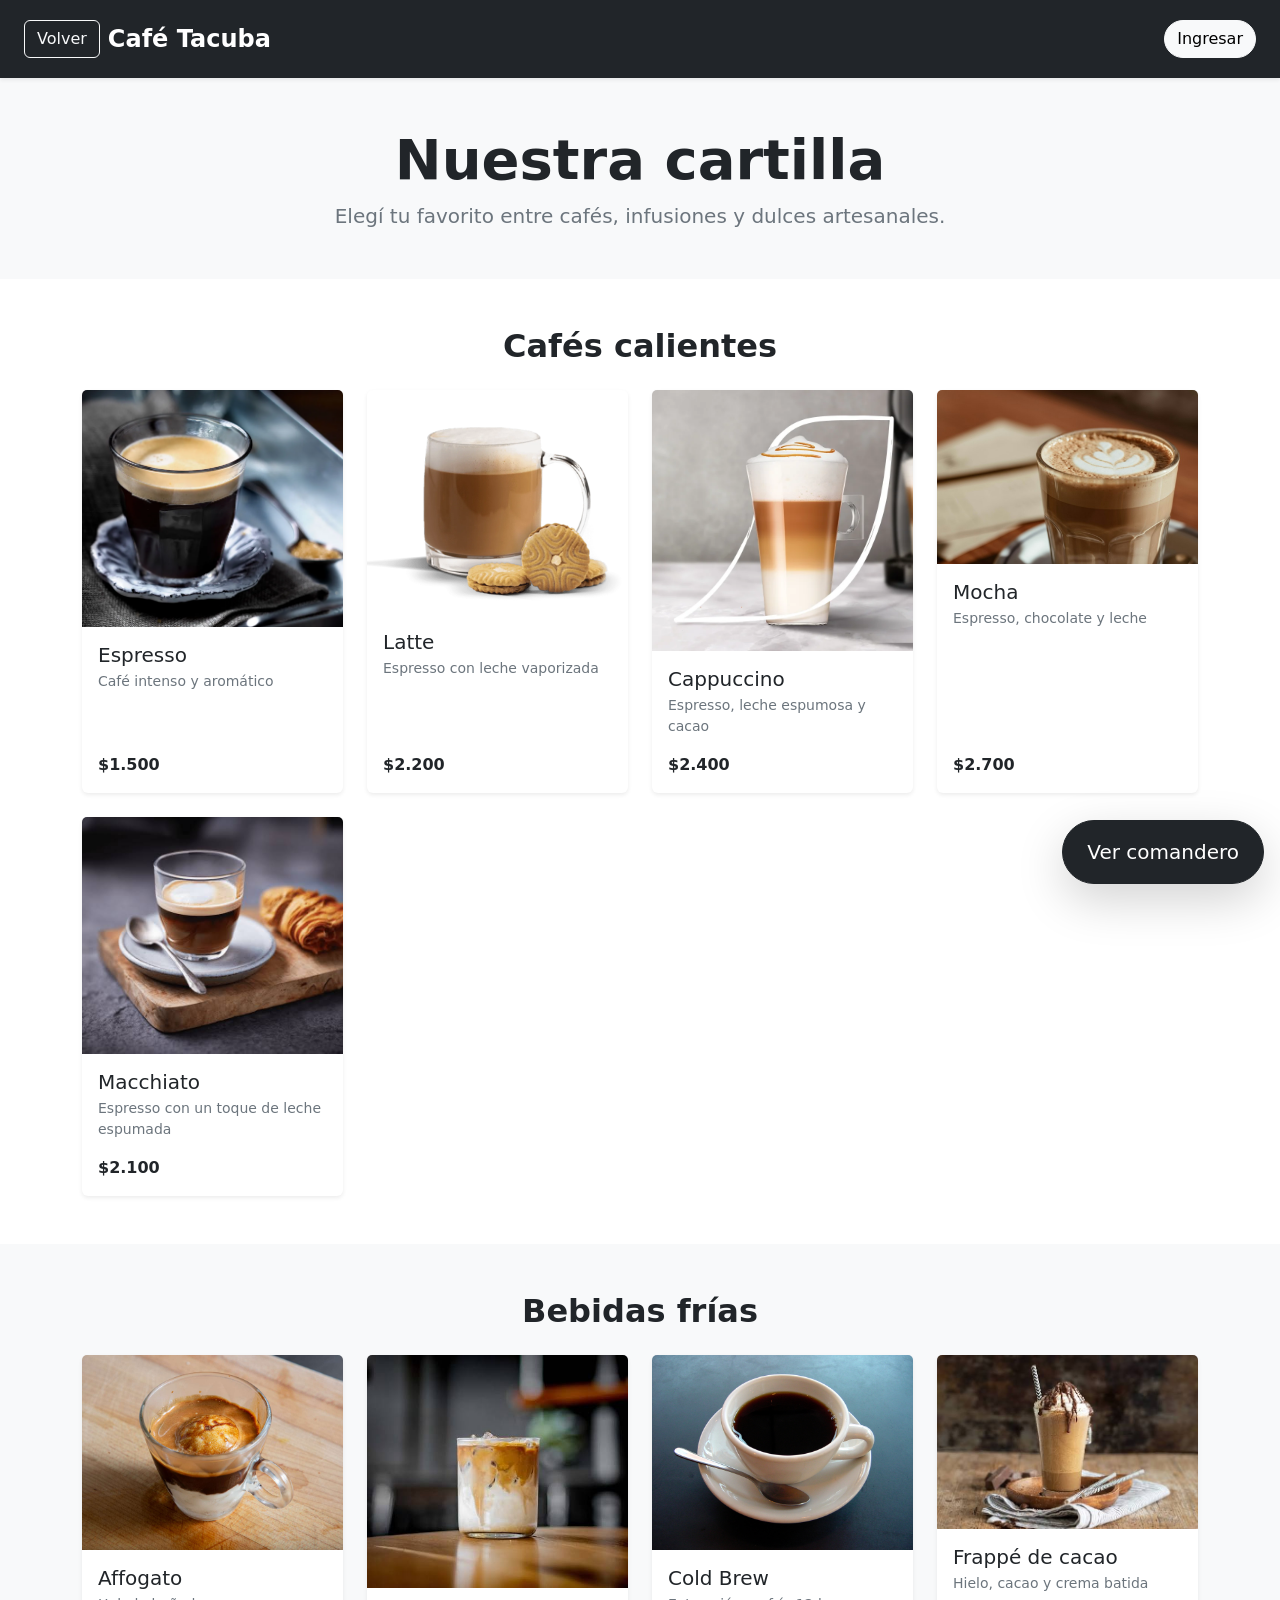
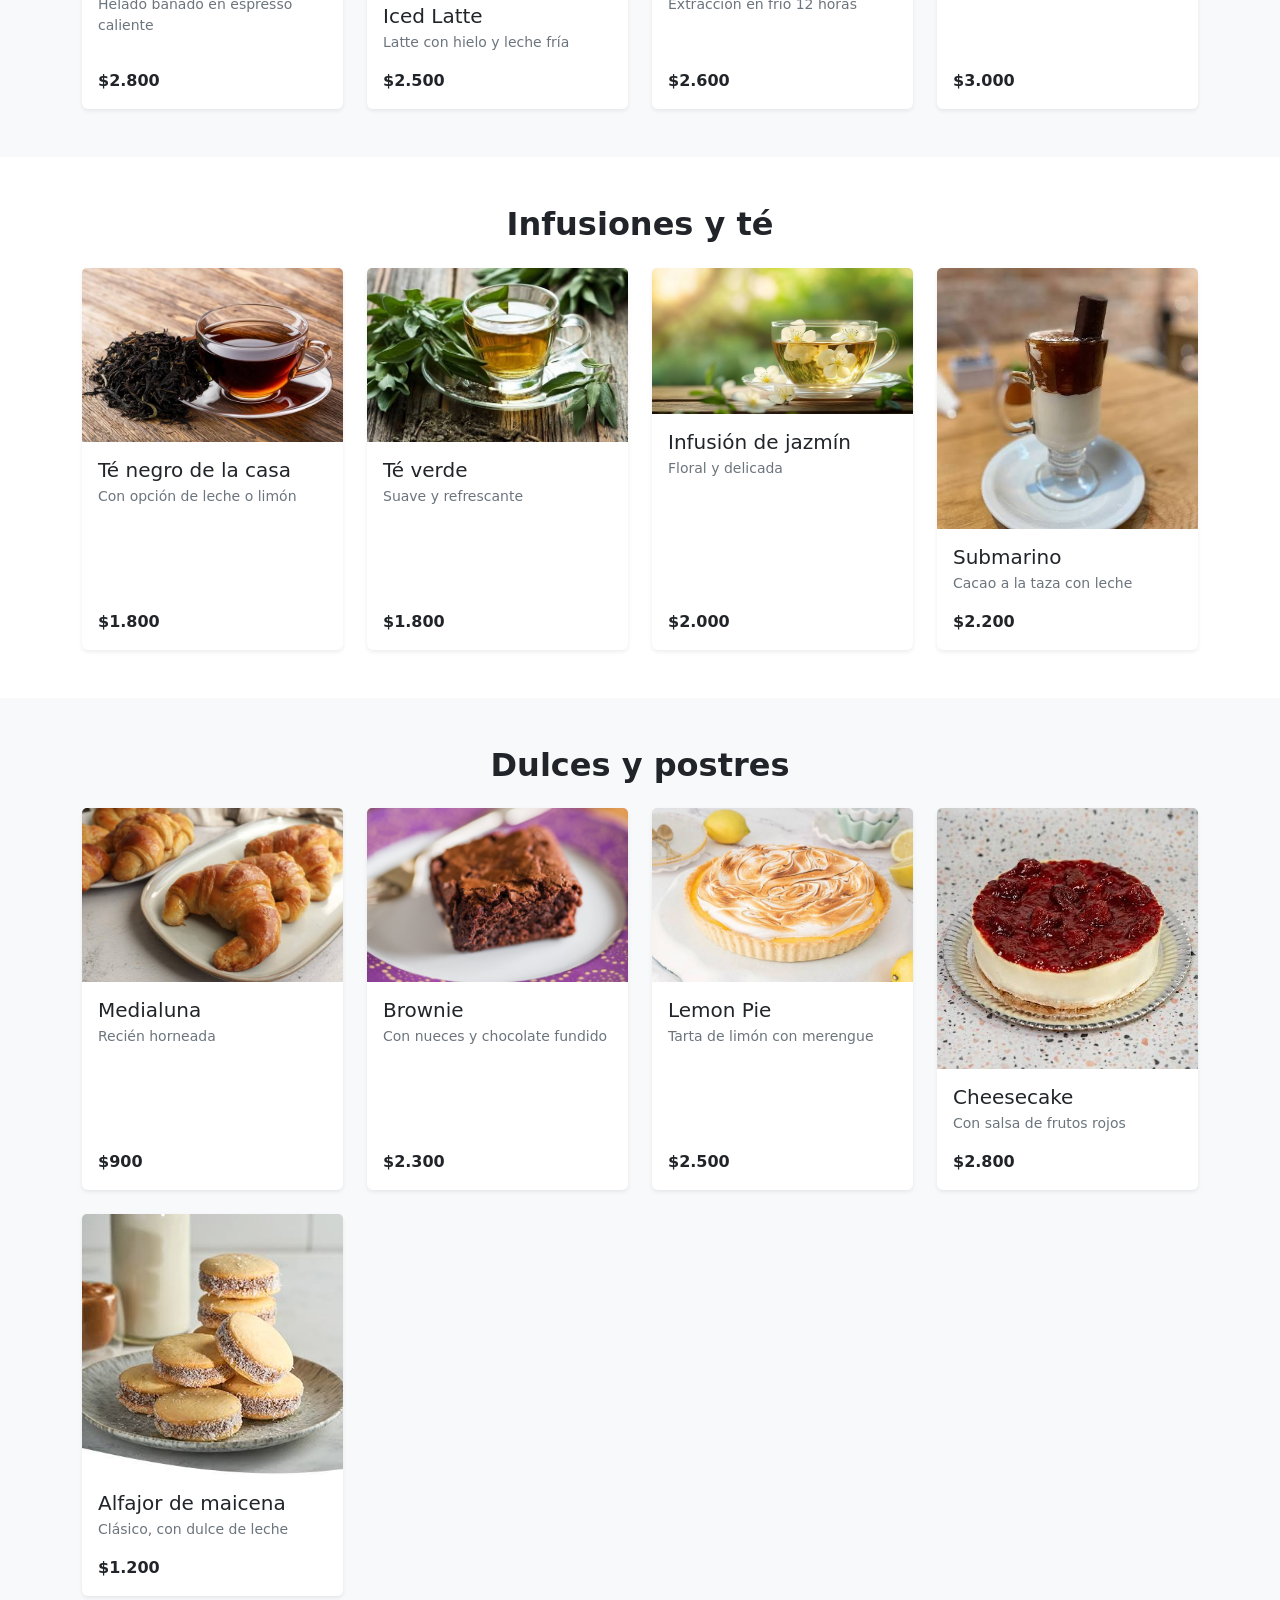
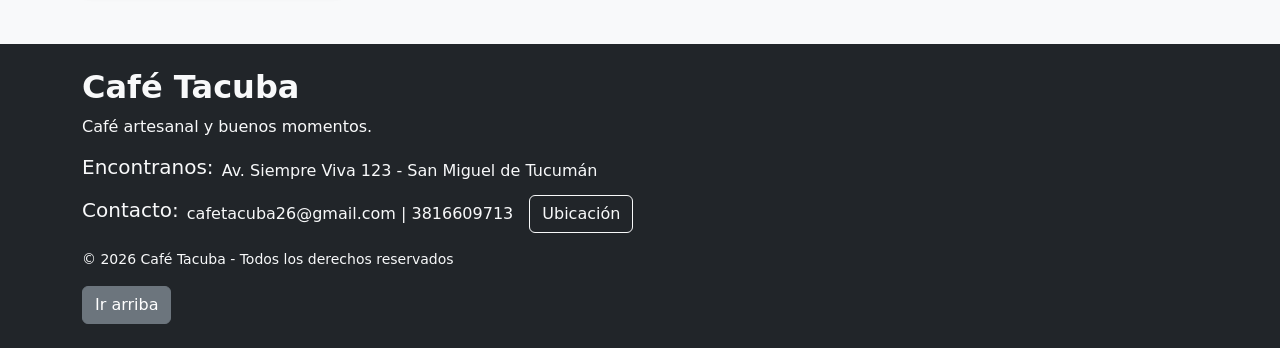
==== cartilla.html @ 48684b3b "Creo cartilla.html y su cartilla.js, agrego el boton ver cartilla en index.html, creo el array de ca" ====
<!doctype html>
<html lang="es">
  <head>
    <meta charset="UTF-8" />
    <meta
      name="description"
      content="Cartilla de Café Tacuba: cafés, infusiones, fríos y dulces artesanales en San Miguel de Tucumán."
    />
    <meta name="viewport" content="width=device-width, initial-scale=1.0" />
    <link
      rel="icon"
      href="data:image/svg+xml,%3Csvg xmlns='http://www.w3.org/2000/svg' viewBox='0 0 100 100'%3E%3Ctext y='.9em' font-size='90'%3E☕%3C/text%3E%3C/svg%3E"
    />
    <link
      href="https://cdn.jsdelivr.net/npm/bootstrap@5.3.2/dist/css/bootstrap.min.css"
      rel="stylesheet"
    />
    <script
      src="https://cdn.jsdelivr.net/npm/bootstrap@5.3.2/dist/js/bootstrap.bundle.min.js"
      defer
    ></script>
    <link rel="stylesheet" href="styles.css" />
    <style>
      @media (max-width: 767.98px) {
        footer {
          padding-bottom: 96px;
        }
      }
    </style>
    <script src="cartilla.js" defer></script>
    <title>Café Tacuba | Cartilla</title>
  </head>
  <body>
    <header>
      <nav class="navbar bg-dark navbar-dark shadow-sm sticky-top px-3 px-md-4">
        <div class="px-0 py-2 d-flex align-items-center">
          <button
            class="btn btn-outline-light me-2"
            onclick="window.location.href = 'index.html'"
          >
            Volver
          </button>
          <a class="navbar-brand fw-bold fs-4 nombre-marca mb-0" href="#inicio">
            Café Tacuba
          </a>
        </div>

        <button
          class="btn btn-light rounded-pill"
          id="loginBtn"
          data-bs-toggle="modal"
          data-bs-target=""
        >
          Ingresar
        </button>
      </nav>
    </header>

    <main>
      <section class="bg-light py-5 text-center">
        <div class="container">
          <h1 class="display-4 fw-bold">Nuestra cartilla</h1>
          <p class="lead text-secondary mb-0">
            Elegí tu favorito entre cafés, infusiones y dulces artesanales.
          </p>
        </div>
      </section>

      <div id="contenedorCartilla"></div>
    </main>

    <footer id="contacto" class="bg-dark text-light py-4">
      <div class="container text-start">
        <h2 class="fw-bold">Café Tacuba</h2>
        <p>Café artesanal y buenos momentos.</p>

        <div class="d-flex align-items-center mb-2">
          <h5 class="me-2">Encontranos:</h5>
          <p class="mb-0">Av. Siempre Viva 123 - San Miguel de Tucumán</p>
        </div>

        <div class="d-flex align-items-center mb-3">
          <h5 class="me-2">Contacto:</h5>
          <p class="mb-0 me-3">cafetacuba26@gmail.com | 3816609713</p>
          <button id="btnUbicacion" class="btn btn-outline-light">
            <i class="bi bi-geo-alt-fill"></i> Ubicación
          </button>
        </div>

        <p class="small">© 2026 Café Tacuba - Todos los derechos reservados</p>
        <button id="btnArriba" class="btn btn-secondary">Ir arriba</button>
      </div>
    </footer>
    <div class="">
      <button
        href="comandero.html"
        class="btn btn-dark rounded-pill shadow-lg position-fixed bottom-0 end-0 m-3 fs-5 px-4 py-3"
        id="comanderoBtn"
      >
        Ver comandero
        <span
          class="badge rounded-pill text-bg-light ms-1"
          id="comanderoContador"
        ></span>
      </button>
    </div>

    <div
      class="modal fade"
      id="modal"
      tabindex="-1"
      aria-labelledby="tituloModal"
      aria-hidden="true"
    >
      <div class="modal-dialog modal-dialog-centered">
        <div class="modal-content ventana-modal">
          <div class="modal-header">
            <h2 class="modal-title" id="tituloModal">Café Tacuba</h2>
            <button
              type="button"
              class="btn-close"
              data-bs-dismiss="modal"
              aria-label="Cerrar"
            ></button>
          </div>
          <div
            class="modal-body text-center contenido-modal"
            id="contenidoModal"
          ></div>
          <div
            class="modal-footer d-flex align-items-center justify-content-between"
          >
            <div class="text-start">
              <span class="text-secondary">Total:</span>
              <span class="fw-bold fs-5 ms-1" id="totalComandero">$0</span>
            </div>
            <button
              type="button"
              class="btn btn-dark rounded-pill px-4"
              id="btnHacerPedido"
            >
              Hacer pedido
            </button>
          </div>
        </div>
      </div>
    </div>
  </body>
</html>
---- styles.css ----
/* :root {
    --color-fondo: #f8f3ee;
    --color-blanco: #fffdfb;
    --color-marron: #4b2e25;
    --color-marron-claro: #7a4d3d;
    --color-texto: #2d221e;
    --color-texto-claro: #6c5a52;
    --color-borde: #d9c9b8;
}

* {
    margin: 0;
    padding: 0;
    box-sizing: border-box;
}

body {
    font-family: Arial, Helvetica, sans-serif;
    background-color: var(--color-fondo);
    color: var(--color-texto);
}

.header {
  display: flex;
  justify-content: space-between;
  align-items: center;
  flex-wrap: wrap;
  gap: 12px;
  background-color: #f6e7b5;
  border: 2px solid #e5cc83;
  border-radius: 18px;
  padding: 25px 28px;
  margin: 18px 24px;
  box-shadow: 0 5px 15px rgba(92, 70, 35, 0.2);
  position: relative;
}

/* NOMBRE DE LA CAFETERÍA

.header p {
  font-size: 32px;
  font-weight: bold;
  color: #5c4033;
  margin: 0;
  text-align: center;
  text-shadow: 2px 2px 4px rgba(92, 64, 51, 0.3);
  position: static;
  transform: none;
}

/* NAVEGACIÓN */
/* 
.nav {
  display: flex;

  flex-wrap: wrap;

  gap: 16px;

  margin-left: auto;
}

.nav a {
  font-size: 17px;

  color: #6b5142;

  padding: 8px 12px;

  border-radius: 12px;

  text-shadow: 1px 1px 3px rgba(92, 64, 51, 0.25);
}

.nav a:hover {
  color: #4b3529;

  background-color: #edd99c;

  font-weight: bold;
}

/* HERO */
/* 
.hero {
  display: flex;

  justify-content: center;

  align-items: center;

  background-color: #fffaf0;

  border: 2px solid #eadfc8;

  border-radius: 20px;

  padding: 40px 32px;

  margin: 24px;

  box-shadow: 0 7px 18px rgba(92, 70, 35, 0.15);
}

/* DIV PRINCIPAL CENTRADO 

#hero-centro {
  width: 100%;

  display: flex;

  flex-direction: column;

  align-items: center;

  text-align: center;

  padding: 35px;

  border-radius: 20px;

  background-color: #fffdf7;

  border: 1px solid #eadfc8;

  box-shadow:
    0 8px 20px rgba(92, 70, 35, 0.18),
    0 2px 5px rgba(92, 70, 35, 0.1);
}

/* TITULO 

#hero-centro h1 {
  font-size: 34px;

  margin-bottom: 14px;

  color: #5c4033;

  text-shadow: 2px 2px 3px rgba(92, 64, 51, 0.25);
}

/* TEXTOS 

#hero-centro p {
  font-size: 18px;

  color: #75604f;

  margin-bottom: 12px;

  text-shadow: 1px 1px 2px rgba(92, 64, 51, 0.2);
}

/* BOTÓN 

#hero-centro a {
  display: inline-block;

  background-color: #c9a66b;

  color: #fff;

  border-radius: 20px;

  padding: 10px 18px;

  margin-top: 8px;

  text-decoration: none;

  text-shadow: 1px 1px 3px rgba(0, 0, 0, 0.35);

  box-shadow: 0 4px 8px rgba(92, 70, 35, 0.25);
}

/* EFECTO AL PASAR EL MOUSE 

#hero-centro a:hover {
  background-color: #a98650;

  box-shadow: 0 6px 12px rgba(92, 70, 35, 0.3);
}

/* IMAGEN 

#hero-centro img {
  width: 300px;

  height: 225px;

  object-fit: cover;

  margin-top: 20px;

  border-radius: 16px;

  box-shadow:
    0 8px 18px rgba(92, 70, 35, 0.25),
    0 2px 5px rgba(92, 70, 35, 0.15);
}

/* SOBRE NOSOTROS 

#nosotros {
  background-color: var(--color-blanco);
  border: 2px solid var(--color-borde);
  border-radius: 20px;
  padding: 30px 26px;
  text-align: center;
  margin-top: 20px;
  margin-bottom: 50px;
}

#nosotros h2 {
  font-size: 28px;
  margin-bottom: 12px;
}

#nosotros p {
  font-size: 18px;
  color: var(--color-texto-claro);
  margin-bottom: 10px;
}

.menu {
  text-align: center;
}

.menu h2 {
  font-size: 28px;
  margin-bottom: 6px;
}

.menu > p {
  font-size: 17px;
  color: var(--color-texto-claro);
  margin-bottom: 12px;
}

.menu-tarjetas {
  display: flex;
  flex-wrap: wrap;
  justify-content: center;
  gap: 20px;
  margin-top: 20px;
}

.producto {
  width: 280px;
  background-color: var(--color-blanco);
  border: 2px solid var(--color-borde);
  border-radius: 16px;
  overflow: hidden;
  box-shadow: 0 4px 12px rgba(22, 15, 1, 0.768);
}

.producto img {
  height: 200px;
}

.producto h3 {
  font-size: 22px;
  margin: 14px 14px 6px;
}

.producto p {
  font-size: 16px;
  color: var(--color-texto-claro);
  margin: 0 14px 14px;
}

.producto .precio {
  font-size: 18px;
  font-weight: bold;
  color: var(--color-marron-claro);
}

#contacto {
  background-color: #2a1d18;
  color: #f3e8df;
  padding: 30px 26px;
  margin-top: 50px;
}

#contacto h2,
#contacto h3 {
  color: #fff;
}

#contacto h2 {
  font-size: 26px;
  margin-bottom: 8px;
}

#contacto h3 {
  font-size: 20px;
  margin: 18px 0 8px;
}

#contacto p {
  font-size: 16px;
}

#contacto .copyright {
  margin-top: 22px;
  border-top: 2px solid var(--color-marron);
  padding-top: 14px;
}

@media (max-width: 768px) {
  .hero,
  .especialidad article {
    flex-direction: column;
  }

  .hero img,
  .especialidad img {
    width: 100%;
  }
}

@media (max-width: 480px) {
  .header {
    flex-direction: column;
    justify-content: center;
    align-items: center;
    text-align: center;
    padding: 18px 16px;
  }

  .nav {
    width: 100%;
    justify-content: center;
    margin-left: 0;
  }

  .nav a {
    flex: 1 1 100%;
    text-align: center;
  }

  .producto {
    width: 100%;
  }
}  */

.card {
  transition:
    transform 0.2s ease,
    box-shadow 0.2s ease;
}
.card:hover {
  transform: translateY(-4px) scale(1.02);
  box-shadow: 0 0.5rem 1rem rgba(0, 0, 0, 0.15);
  cursor: pointer;
}
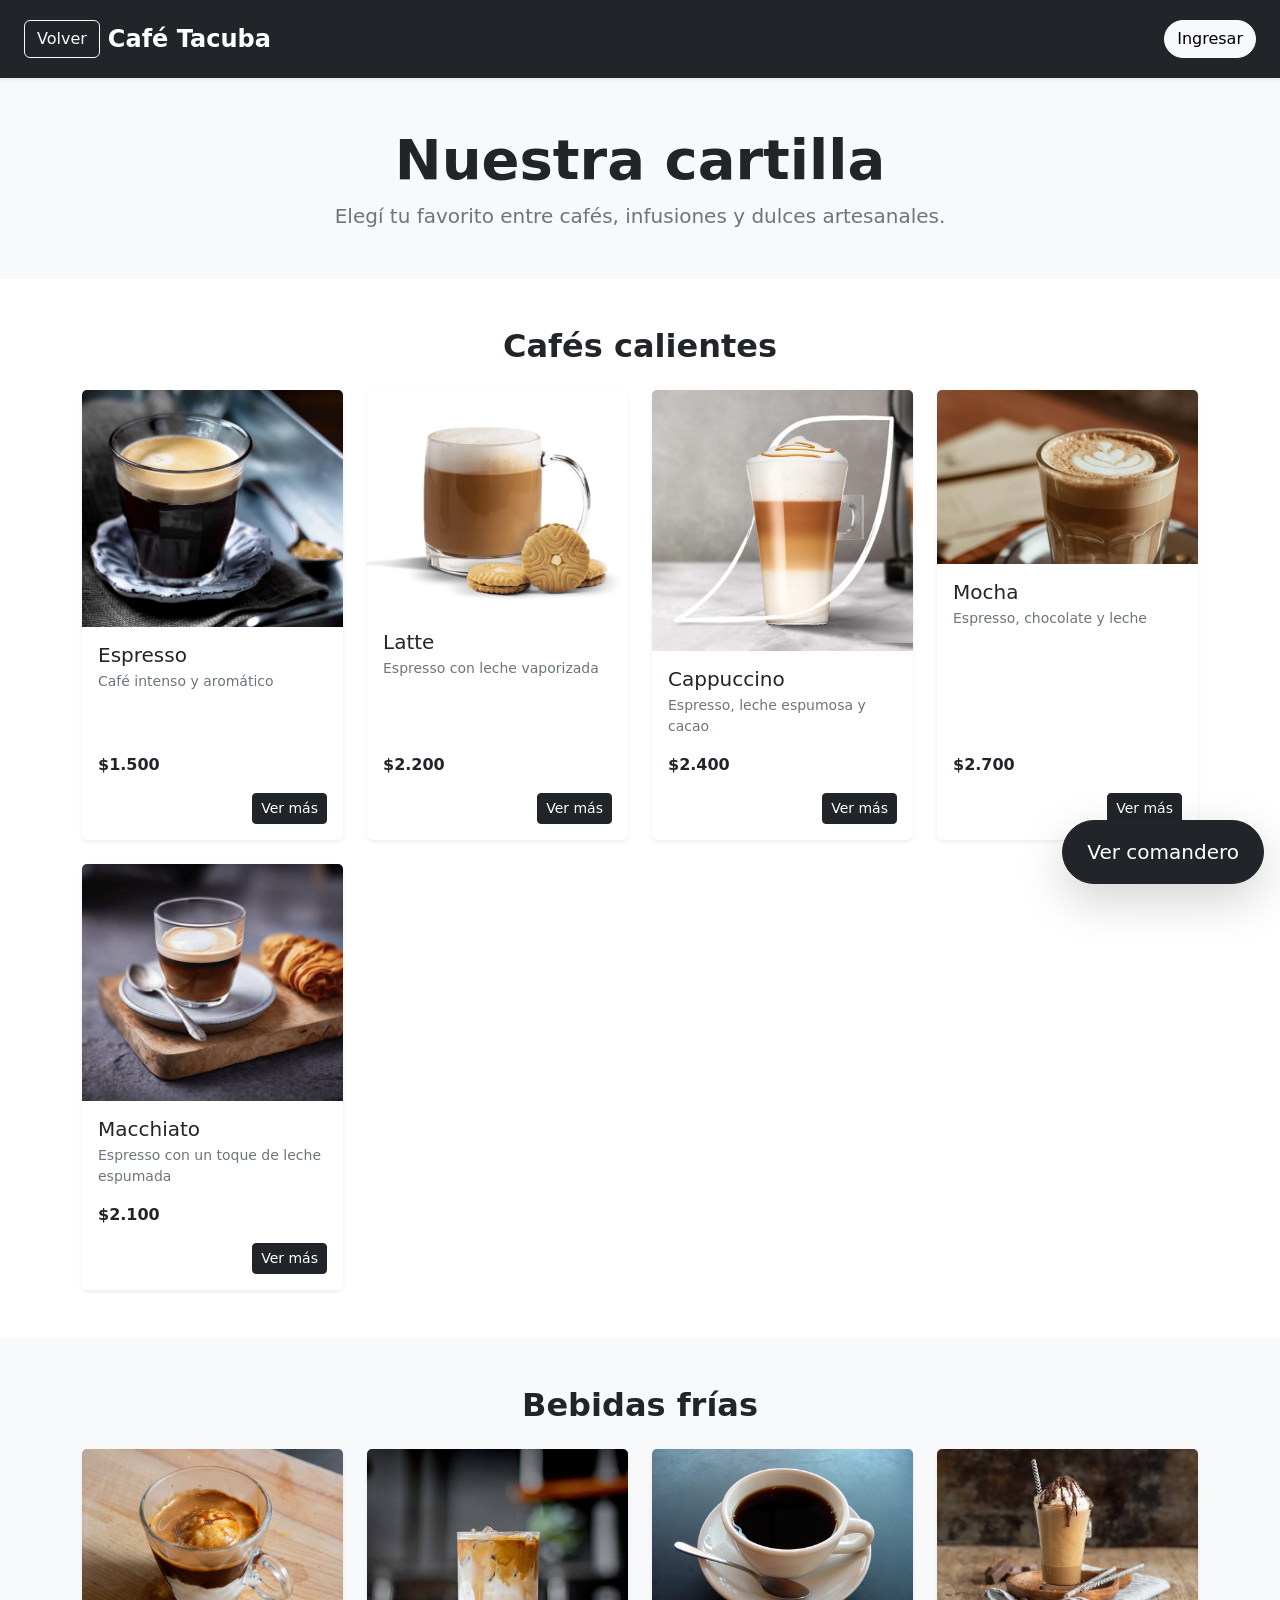
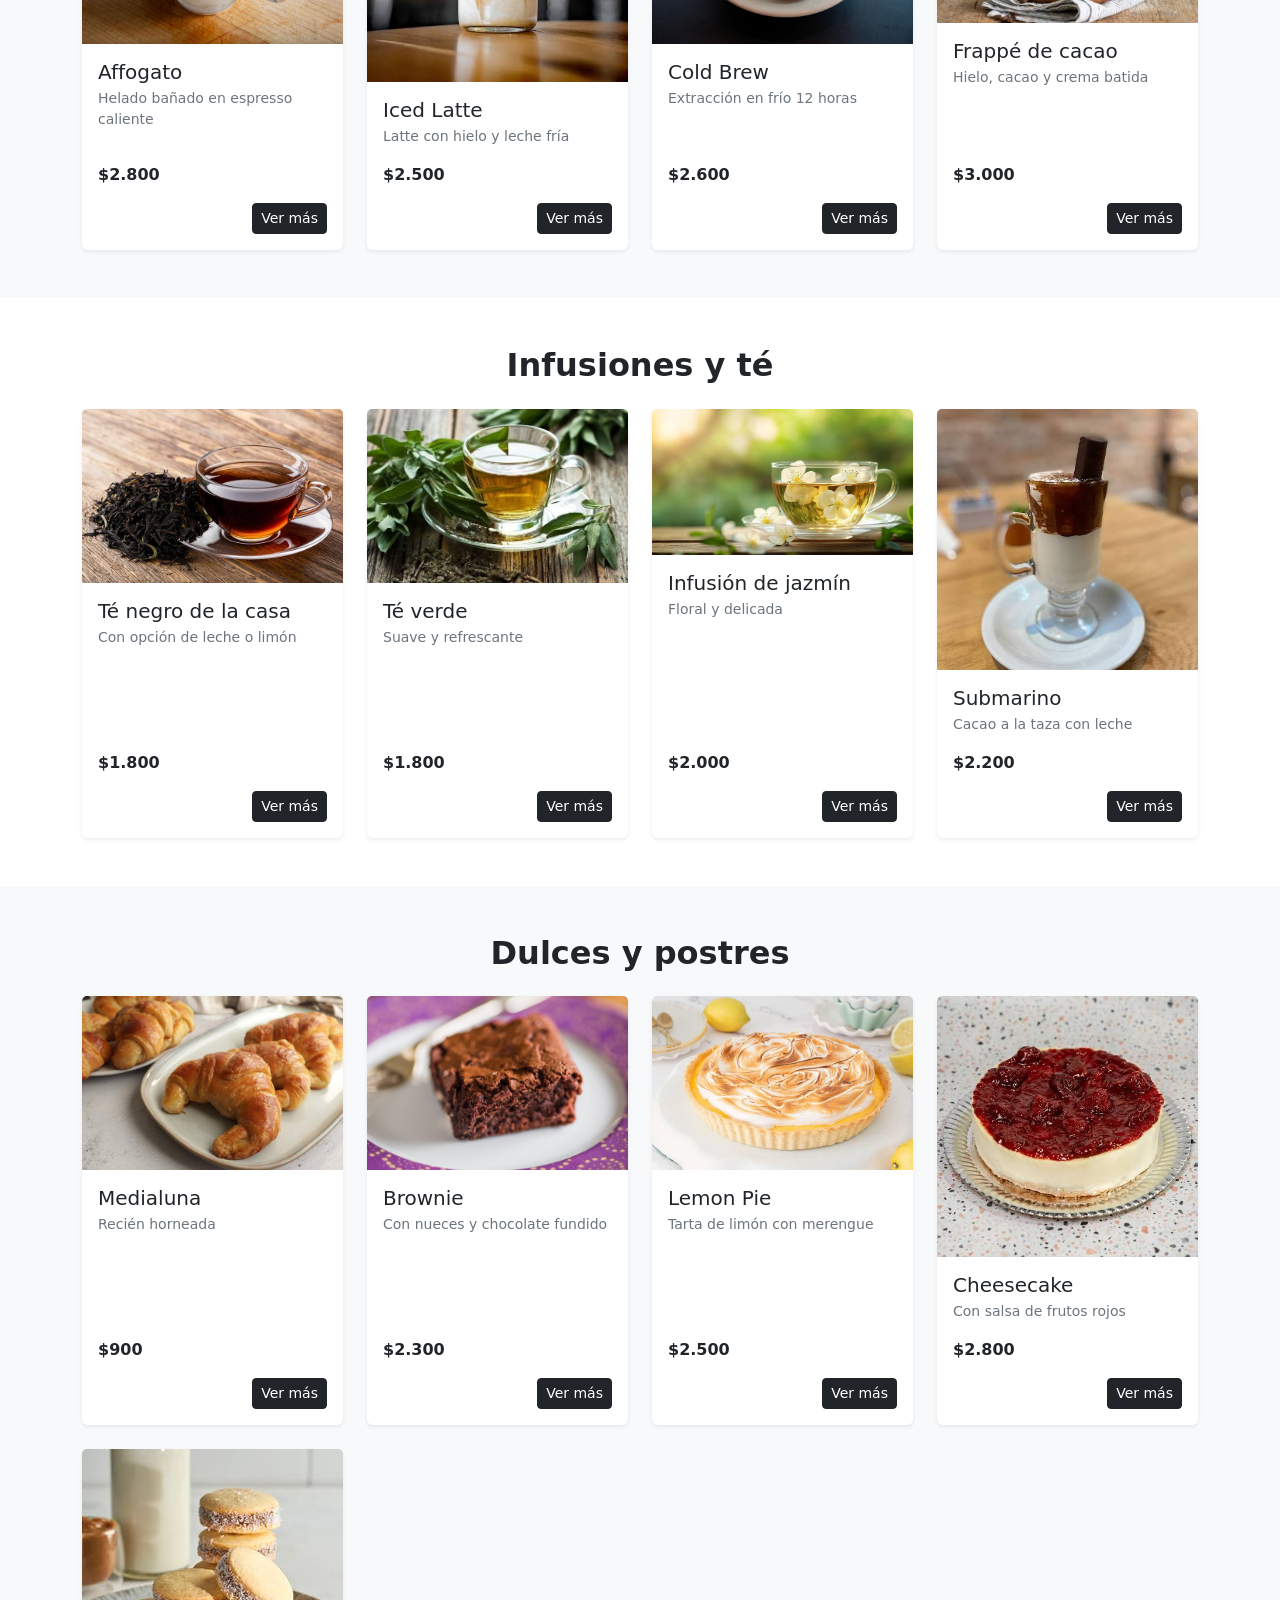
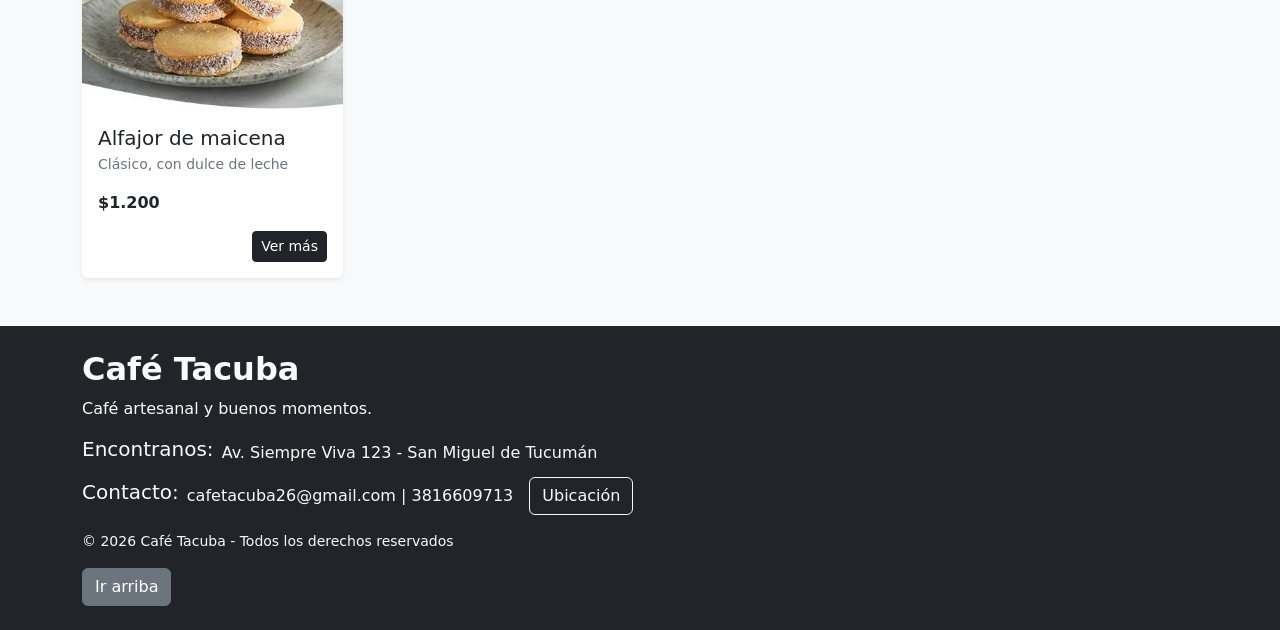
==== commit 0e4ed7b5: "agrego funciones de boton tambien al html cartilla" ====
--- a/cartilla.html
+++ b/cartilla.html
@@ -45,14 +45,25 @@
           </a>
         </div>
 
-        <button
-          class="btn btn-light rounded-pill"
-          id="loginBtn"
-          data-bs-toggle="modal"
-          data-bs-target=""
-        >
-          Ingresar
-        </button>
+        <div class="dropdown">
+  <button
+    class="btn btn-light rounded-pill dropdown-toggle"
+    id="loginBtn"
+    type="button"
+    data-bs-toggle="dropdown"
+    aria-expanded="false"
+  >
+    Ingresar
+  </button>
+
+  <ul class="dropdown-menu">
+    <li>
+      <button class="dropdown-item" id="btnCerrarSesion">
+        Cerrar sesión
+      </button>
+    </li>
+  </ul>
+</div>
       </nav>
     </header>
 
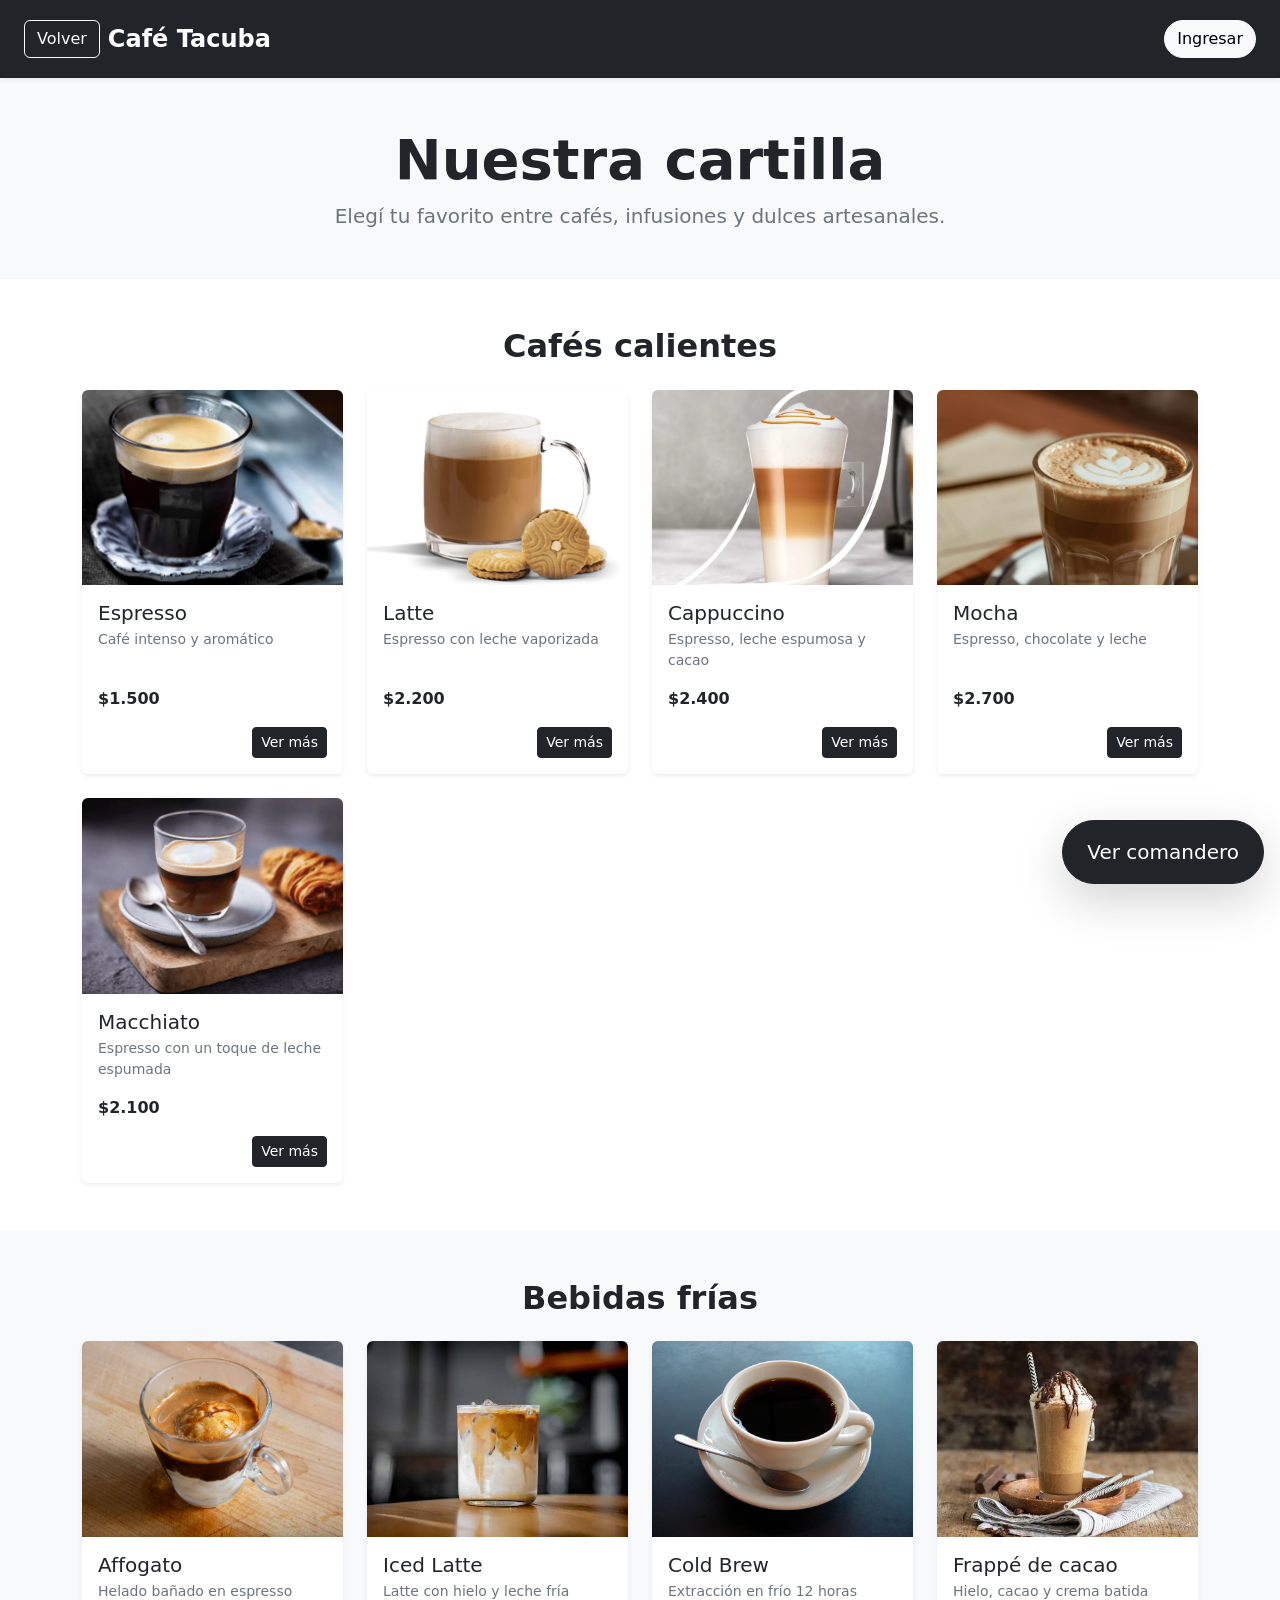
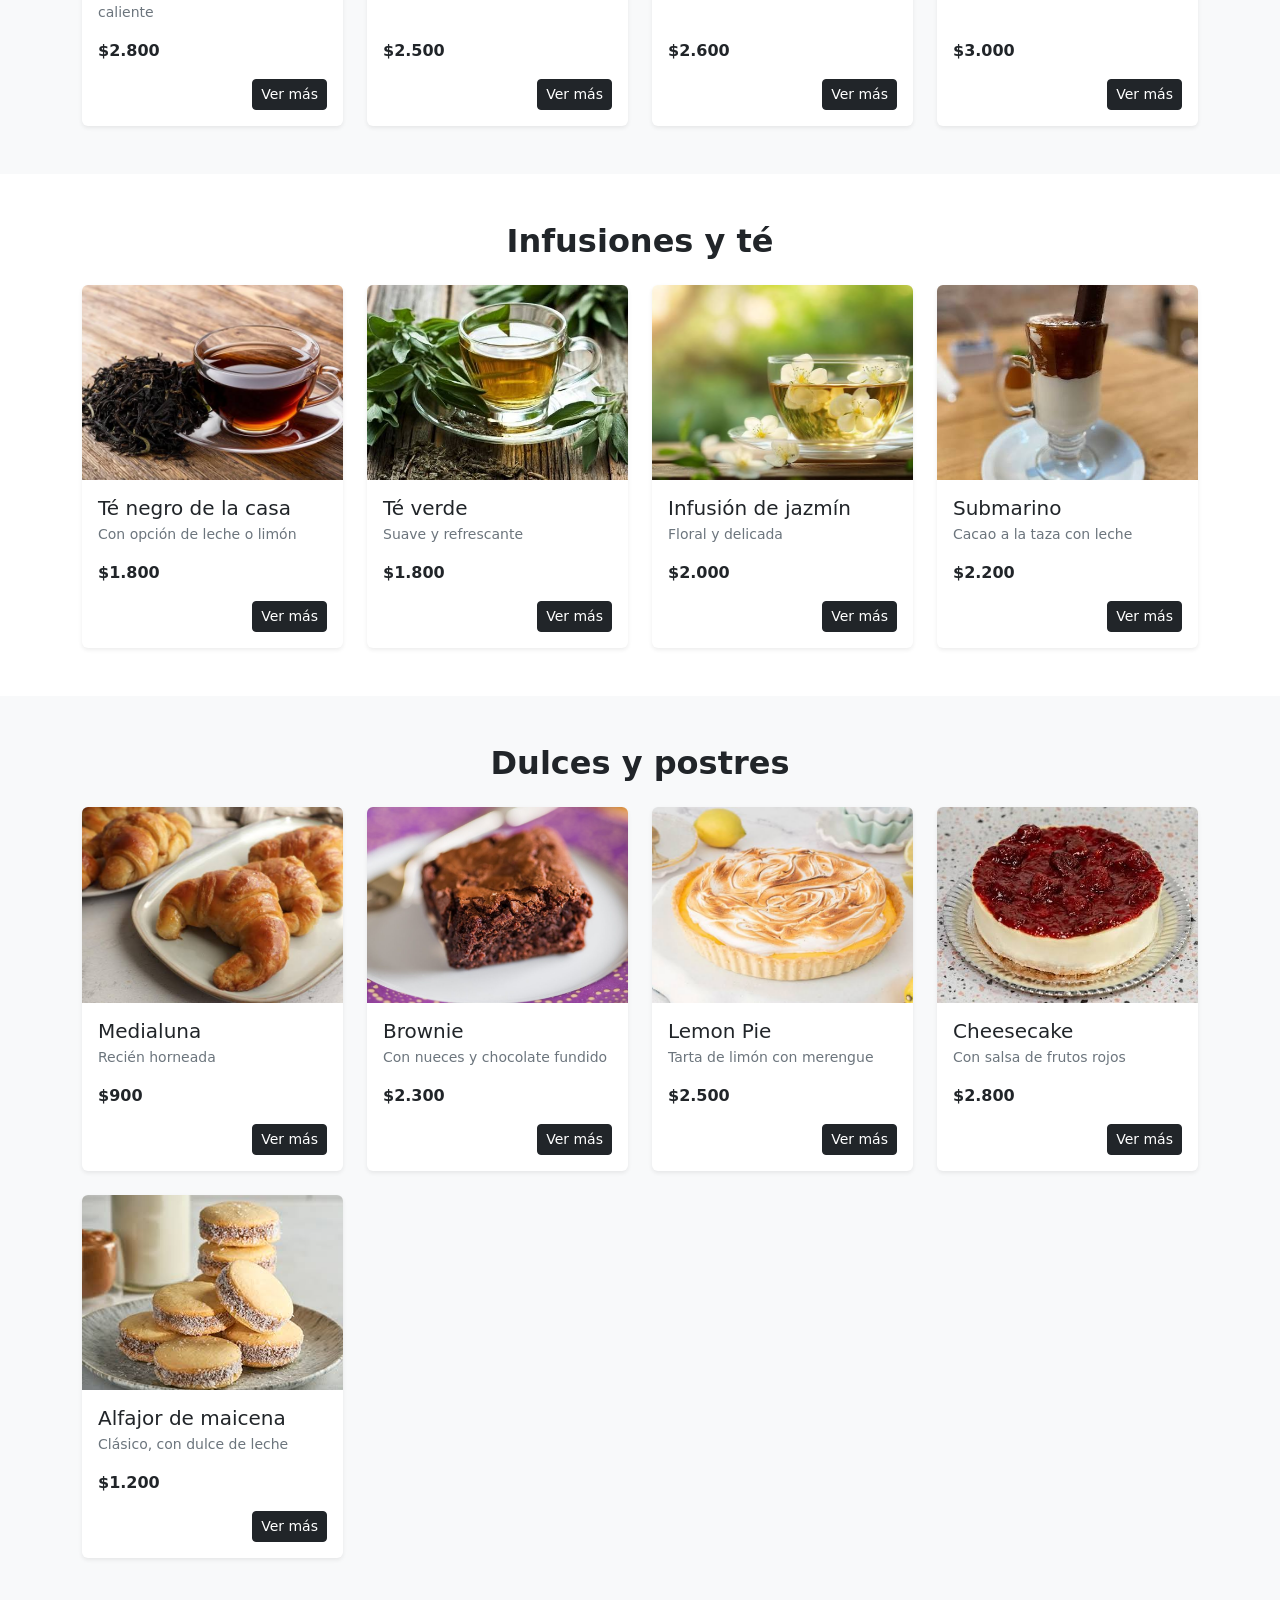
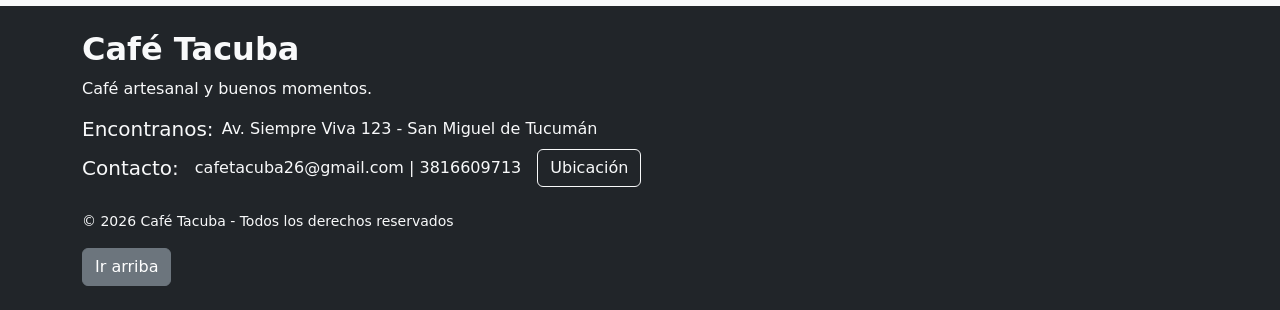
==== commit a63affa7: "Areglo el responsive y mejoro detalles visuales generales" ====
--- a/cartilla.html
+++ b/cartilla.html
@@ -85,14 +85,14 @@
         <h2 class="fw-bold">Café Tacuba</h2>
         <p>Café artesanal y buenos momentos.</p>
 
-        <div class="d-flex align-items-center mb-2">
-          <h5 class="me-2">Encontranos:</h5>
+        <div class="d-flex flex-column flex-sm-row flex-sm-wrap align-items-start align-items-sm-center gap-2 mb-2">
+          <h5 class="mb-0">Encontranos:</h5>
           <p class="mb-0">Av. Siempre Viva 123 - San Miguel de Tucumán</p>
         </div>
 
-        <div class="d-flex align-items-center mb-3">
-          <h5 class="me-2">Contacto:</h5>
-          <p class="mb-0 me-3">cafetacuba26@gmail.com | 3816609713</p>
+        <div class="d-flex flex-column flex-sm-row flex-sm-wrap align-items-start align-items-sm-center gap-2 gap-sm-3 mb-4">
+          <h5 class="mb-0">Contacto:</h5>
+          <p class="mb-0">cafetacuba26@gmail.com | 3816609713</p>
           <button id="btnUbicacion" class="btn btn-outline-light">
             <i class="bi bi-geo-alt-fill"></i> Ubicación
           </button>
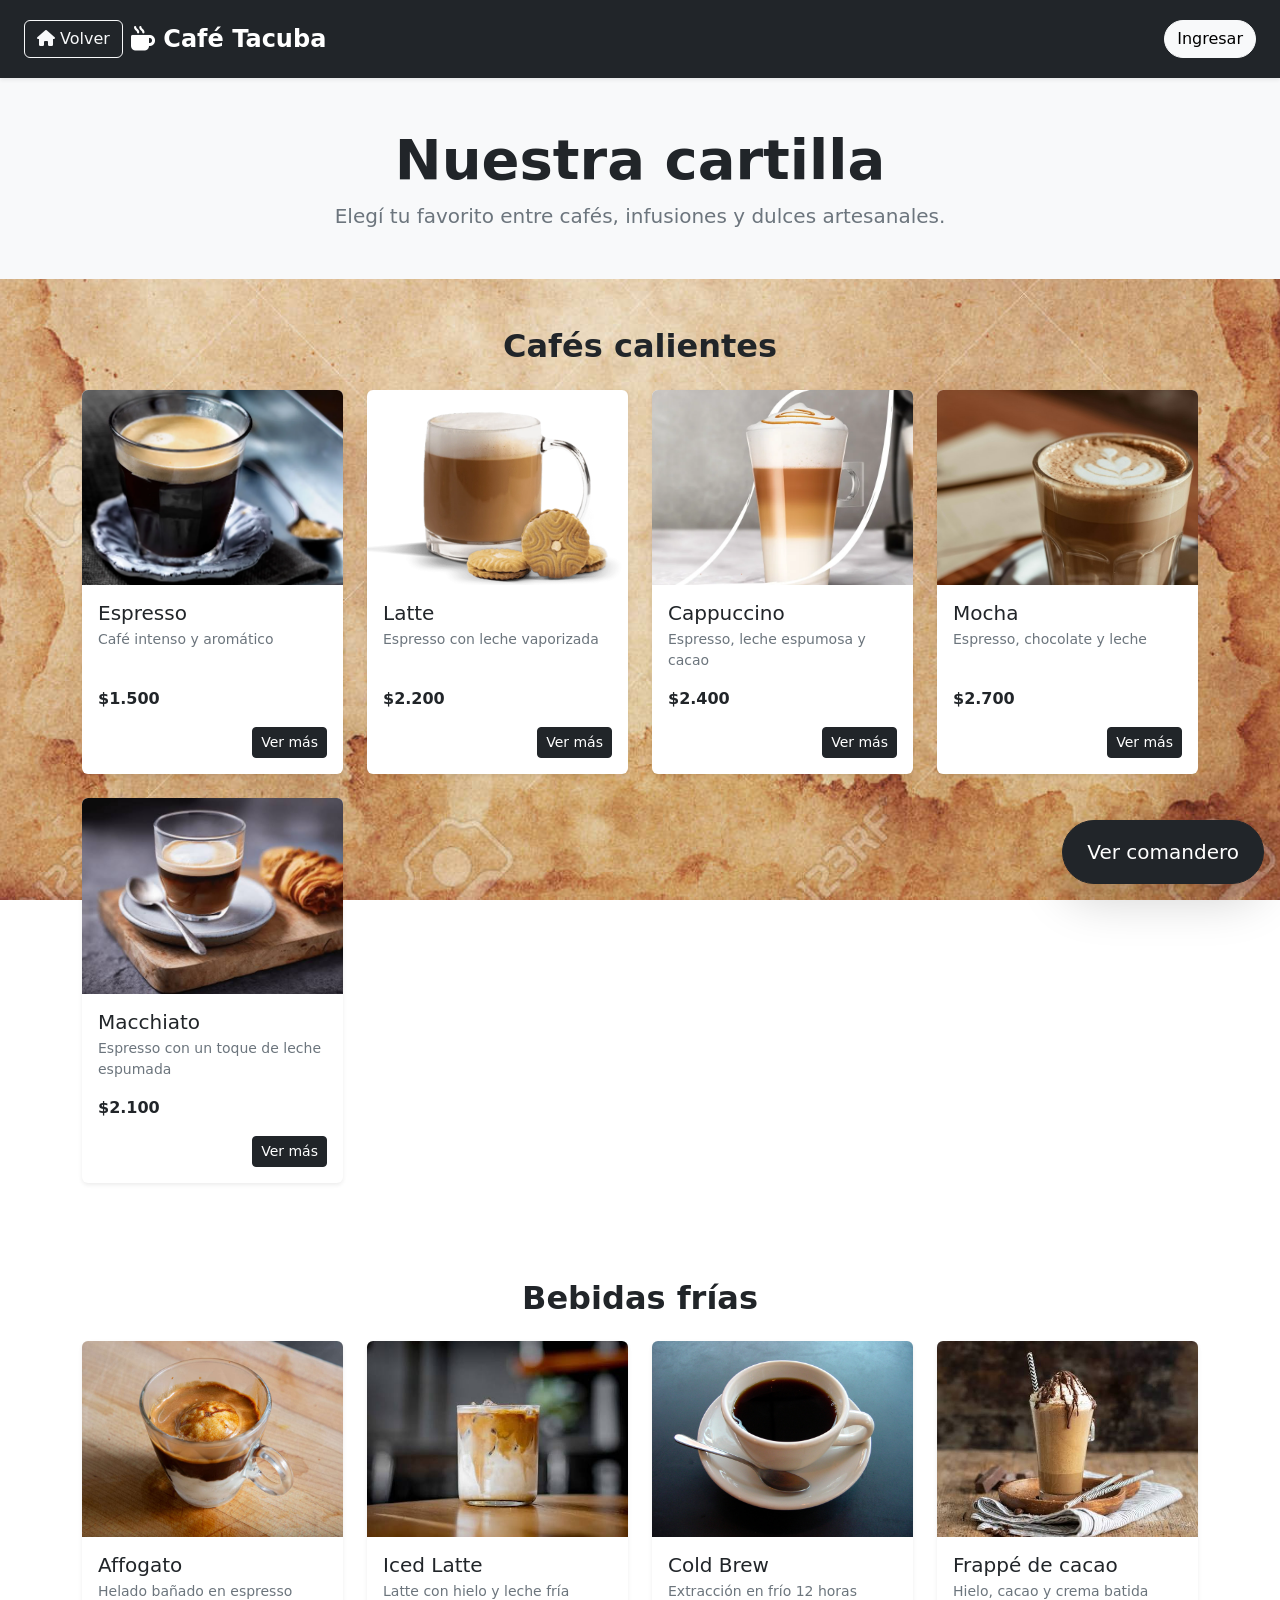
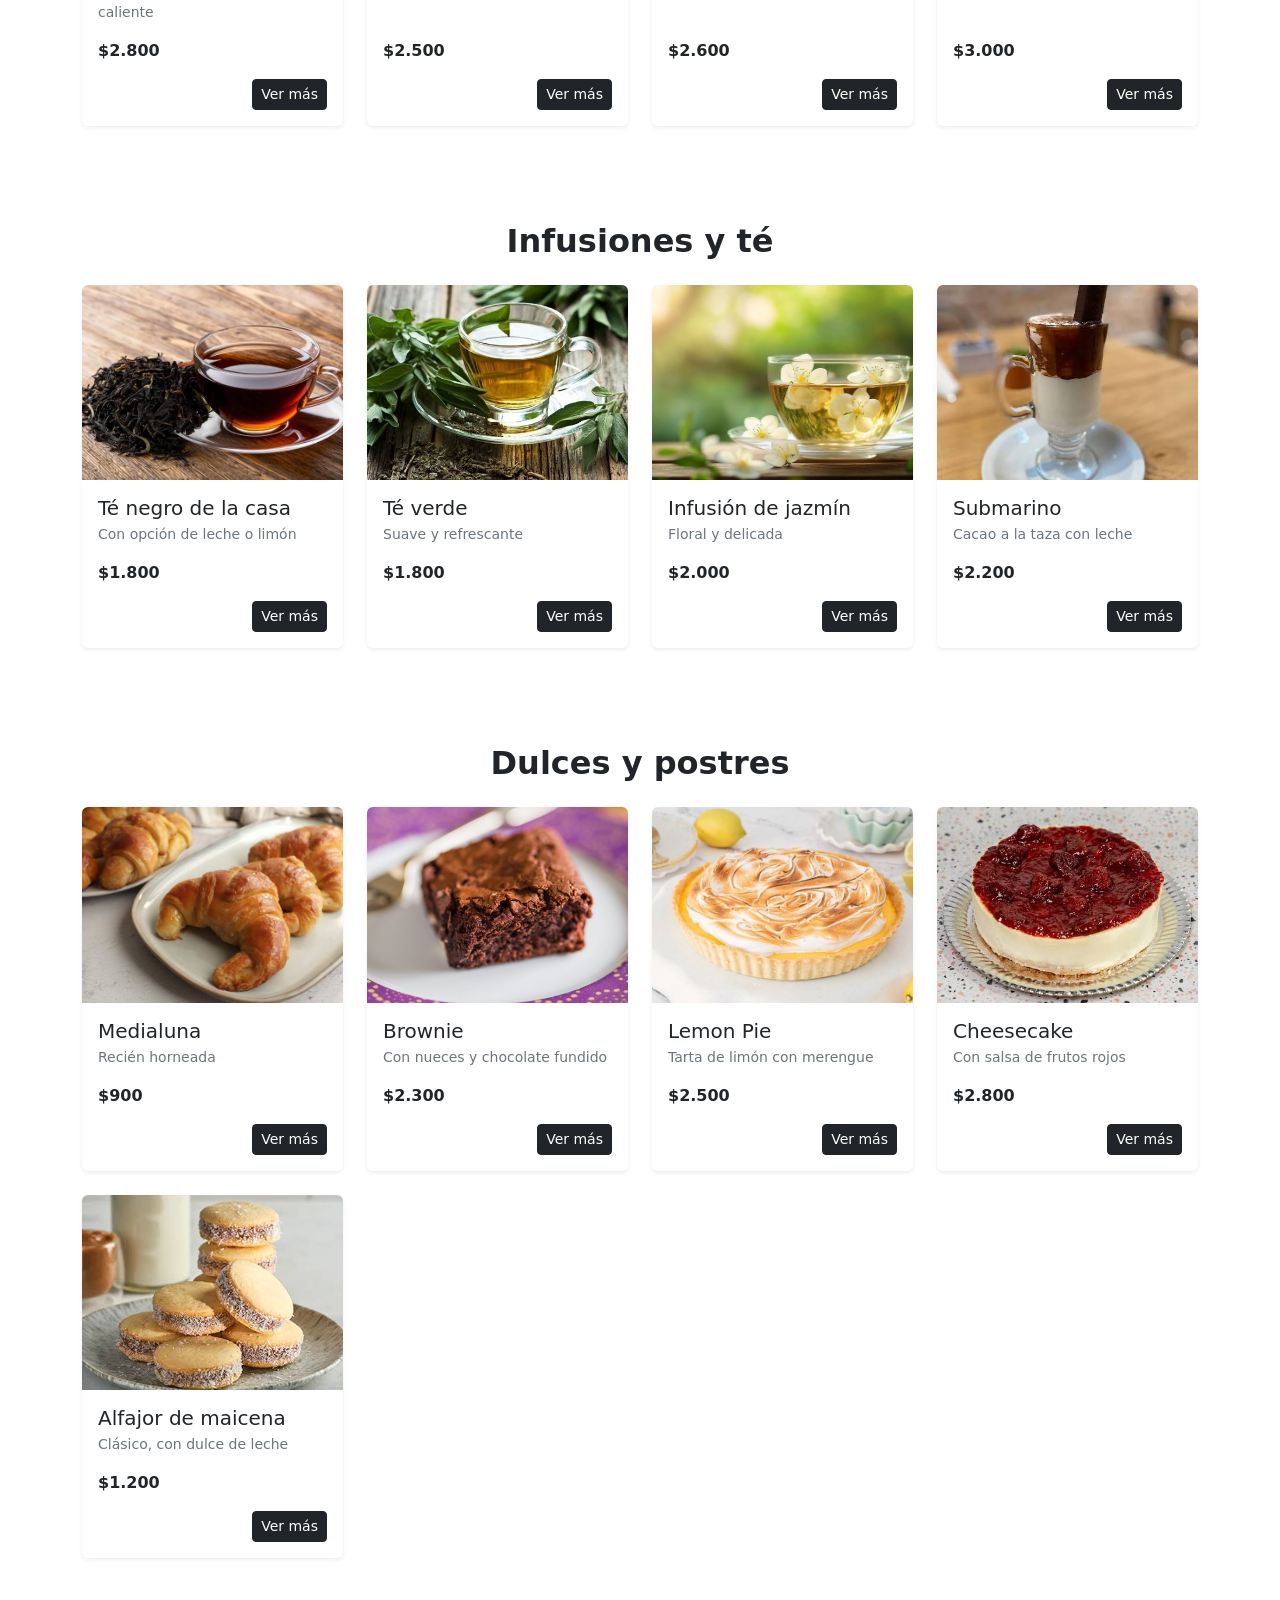
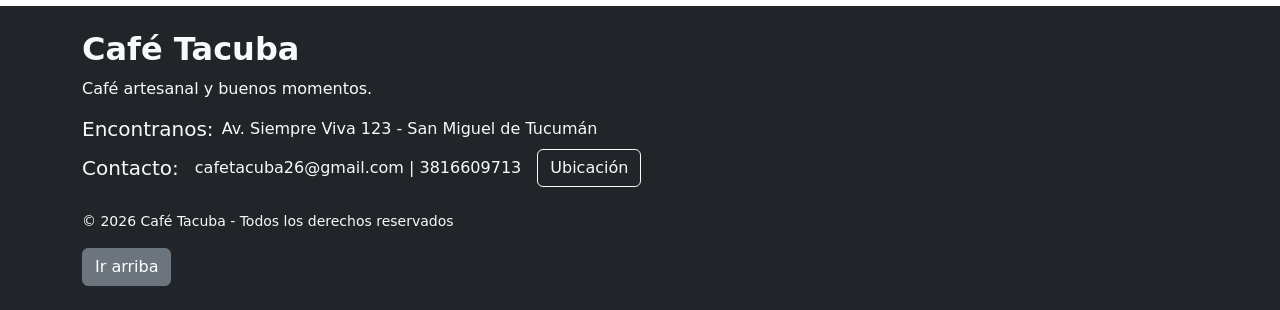
==== commit e8ce7b4e: "añado iconos a la nav bar en todas sus secciones" ====
--- a/cartilla.html
+++ b/cartilla.html
@@ -14,6 +14,10 @@
     <link
       href="https://cdn.jsdelivr.net/npm/bootstrap@5.3.2/dist/css/bootstrap.min.css"
       rel="stylesheet"
+    />
+    <link
+      rel="stylesheet"
+      href="https://cdnjs.cloudflare.com/ajax/libs/font-awesome/6.5.2/css/all.min.css"
     />
     <script
       src="https://cdn.jsdelivr.net/npm/bootstrap@5.3.2/dist/js/bootstrap.bundle.min.js"
@@ -38,36 +42,40 @@
             class="btn btn-outline-light me-2"
             onclick="window.location.href = 'index.html'"
           >
-            Volver
+            <i class="fa-solid fa-house"></i> Volver
           </button>
           <a class="navbar-brand fw-bold fs-4 nombre-marca mb-0" href="#inicio">
-            Café Tacuba
+            <i class="fa-solid fa-mug-hot"></i> Café Tacuba
           </a>
         </div>
-
         <div class="dropdown">
-  <button
-    class="btn btn-light rounded-pill dropdown-toggle"
-    id="loginBtn"
-    type="button"
-    data-bs-toggle="dropdown"
-    aria-expanded="false"
-  >
-    Ingresar
-  </button>
-
-  <ul class="dropdown-menu">
-    <li>
-      <button class="dropdown-item" id="btnCerrarSesion">
-        Cerrar sesión
-      </button>
-    </li>
-  </ul>
-</div>
+          <button
+            class="btn btn-light rounded-pill dropdown-toggle"
+            id="loginBtn"
+            type="button"
+            data-bs-toggle="dropdown"
+            aria-expanded="false"
+          >
+            Ingresar
+          </button>
+          <ul class="dropdown-menu">
+            <li>
+              <button class="dropdown-item" id="btnCerrarSesion">
+                Cerrar sesión
+              </button>
+            </li>
+          </ul>
+        </div>
       </nav>
     </header>
-
-    <main>
+    <main
+      style="
+        background-image: url(&quot;img/bg-main.jpg&quot;);
+        background-size: cover;
+        background-position: center;
+        background-attachment: fixed;
+      "
+    >
       <section class="bg-light py-5 text-center">
         <div class="container">
           <h1 class="display-4 fw-bold">Nuestra cartilla</h1>
@@ -76,28 +84,27 @@
           </p>
         </div>
       </section>
-
       <div id="contenedorCartilla"></div>
     </main>
-
     <footer id="contacto" class="bg-dark text-light py-4">
       <div class="container text-start">
         <h2 class="fw-bold">Café Tacuba</h2>
         <p>Café artesanal y buenos momentos.</p>
-
-        <div class="d-flex flex-column flex-sm-row flex-sm-wrap align-items-start align-items-sm-center gap-2 mb-2">
+        <div
+          class="d-flex flex-column flex-sm-row flex-sm-wrap align-items-start align-items-sm-center gap-2 mb-2"
+        >
           <h5 class="mb-0">Encontranos:</h5>
           <p class="mb-0">Av. Siempre Viva 123 - San Miguel de Tucumán</p>
         </div>
-
-        <div class="d-flex flex-column flex-sm-row flex-sm-wrap align-items-start align-items-sm-center gap-2 gap-sm-3 mb-4">
+        <div
+          class="d-flex flex-column flex-sm-row flex-sm-wrap align-items-start align-items-sm-center gap-2 gap-sm-3 mb-4"
+        >
           <h5 class="mb-0">Contacto:</h5>
           <p class="mb-0">cafetacuba26@gmail.com | 3816609713</p>
           <button id="btnUbicacion" class="btn btn-outline-light">
             <i class="bi bi-geo-alt-fill"></i> Ubicación
           </button>
         </div>
-
         <p class="small">© 2026 Café Tacuba - Todos los derechos reservados</p>
         <button id="btnArriba" class="btn btn-secondary">Ir arriba</button>
       </div>
@@ -115,7 +122,6 @@
         ></span>
       </button>
     </div>
-
     <div
       class="modal fade"
       id="modal"
